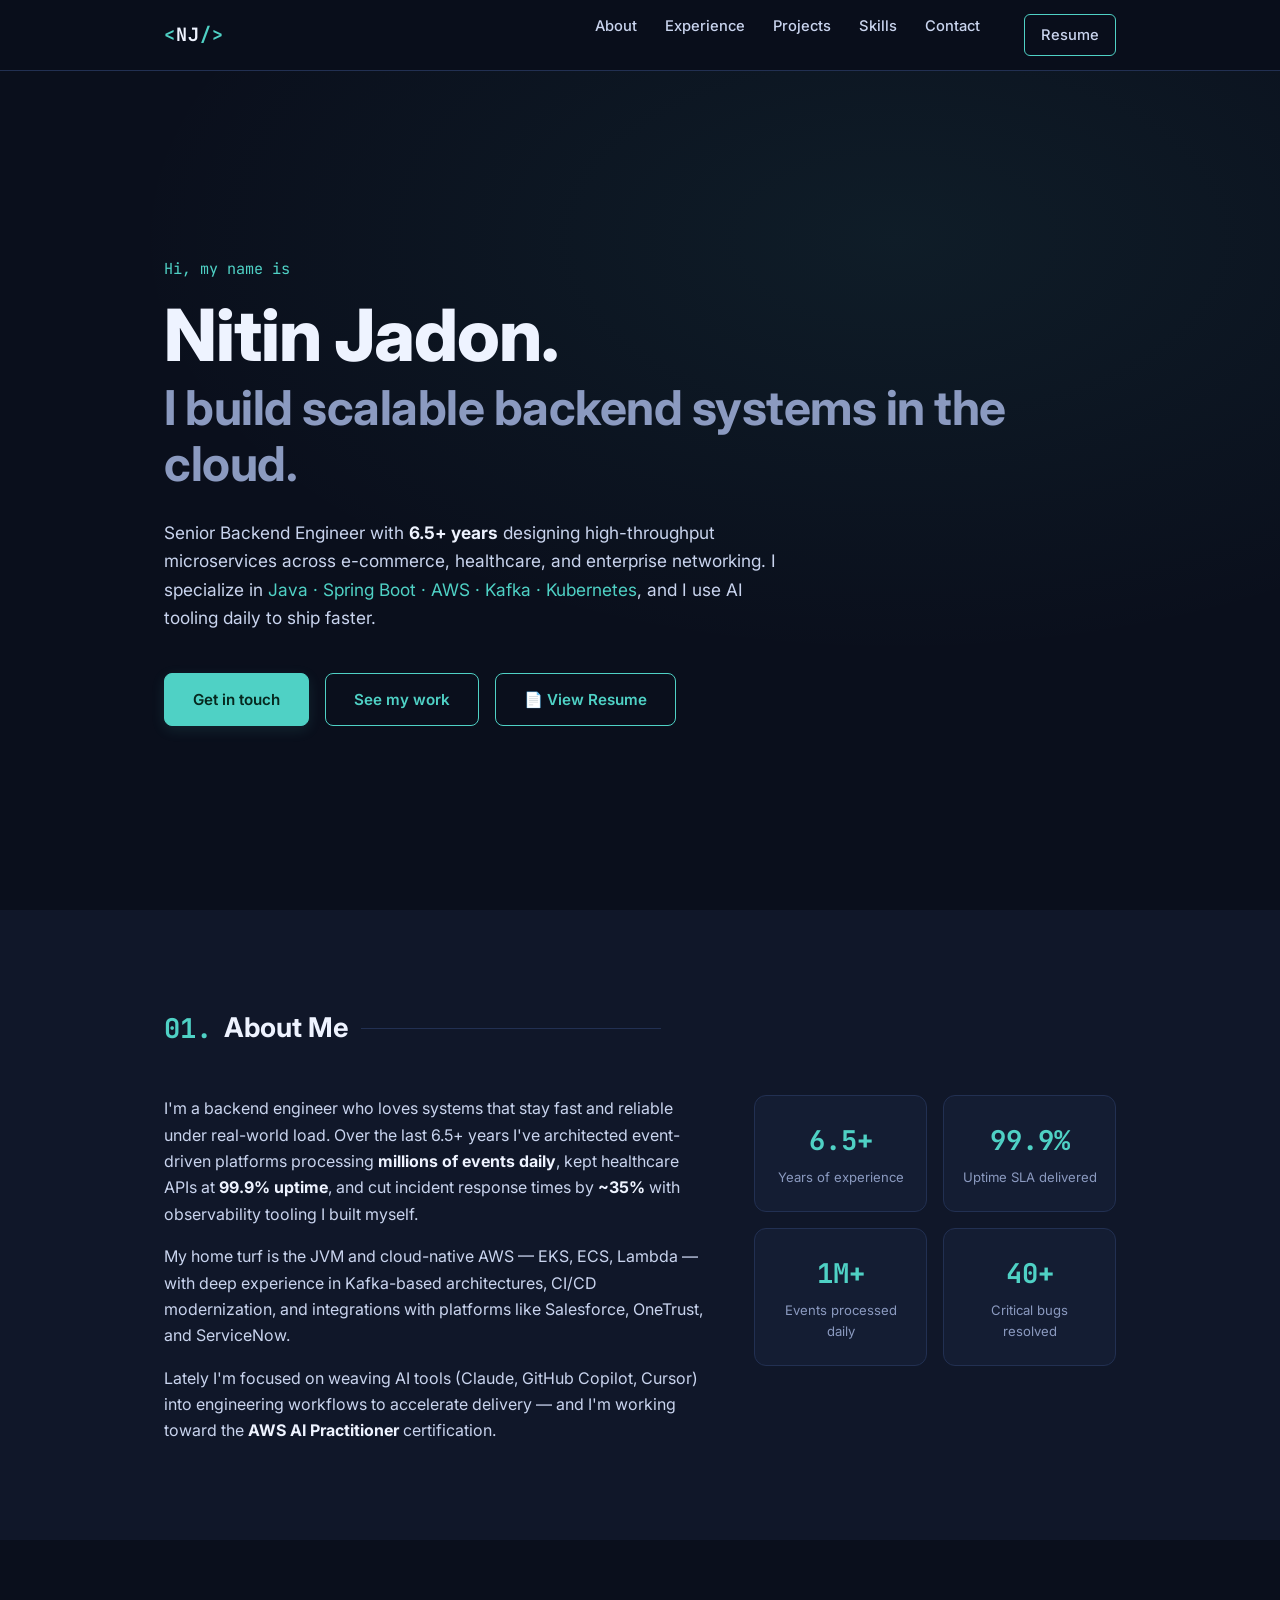
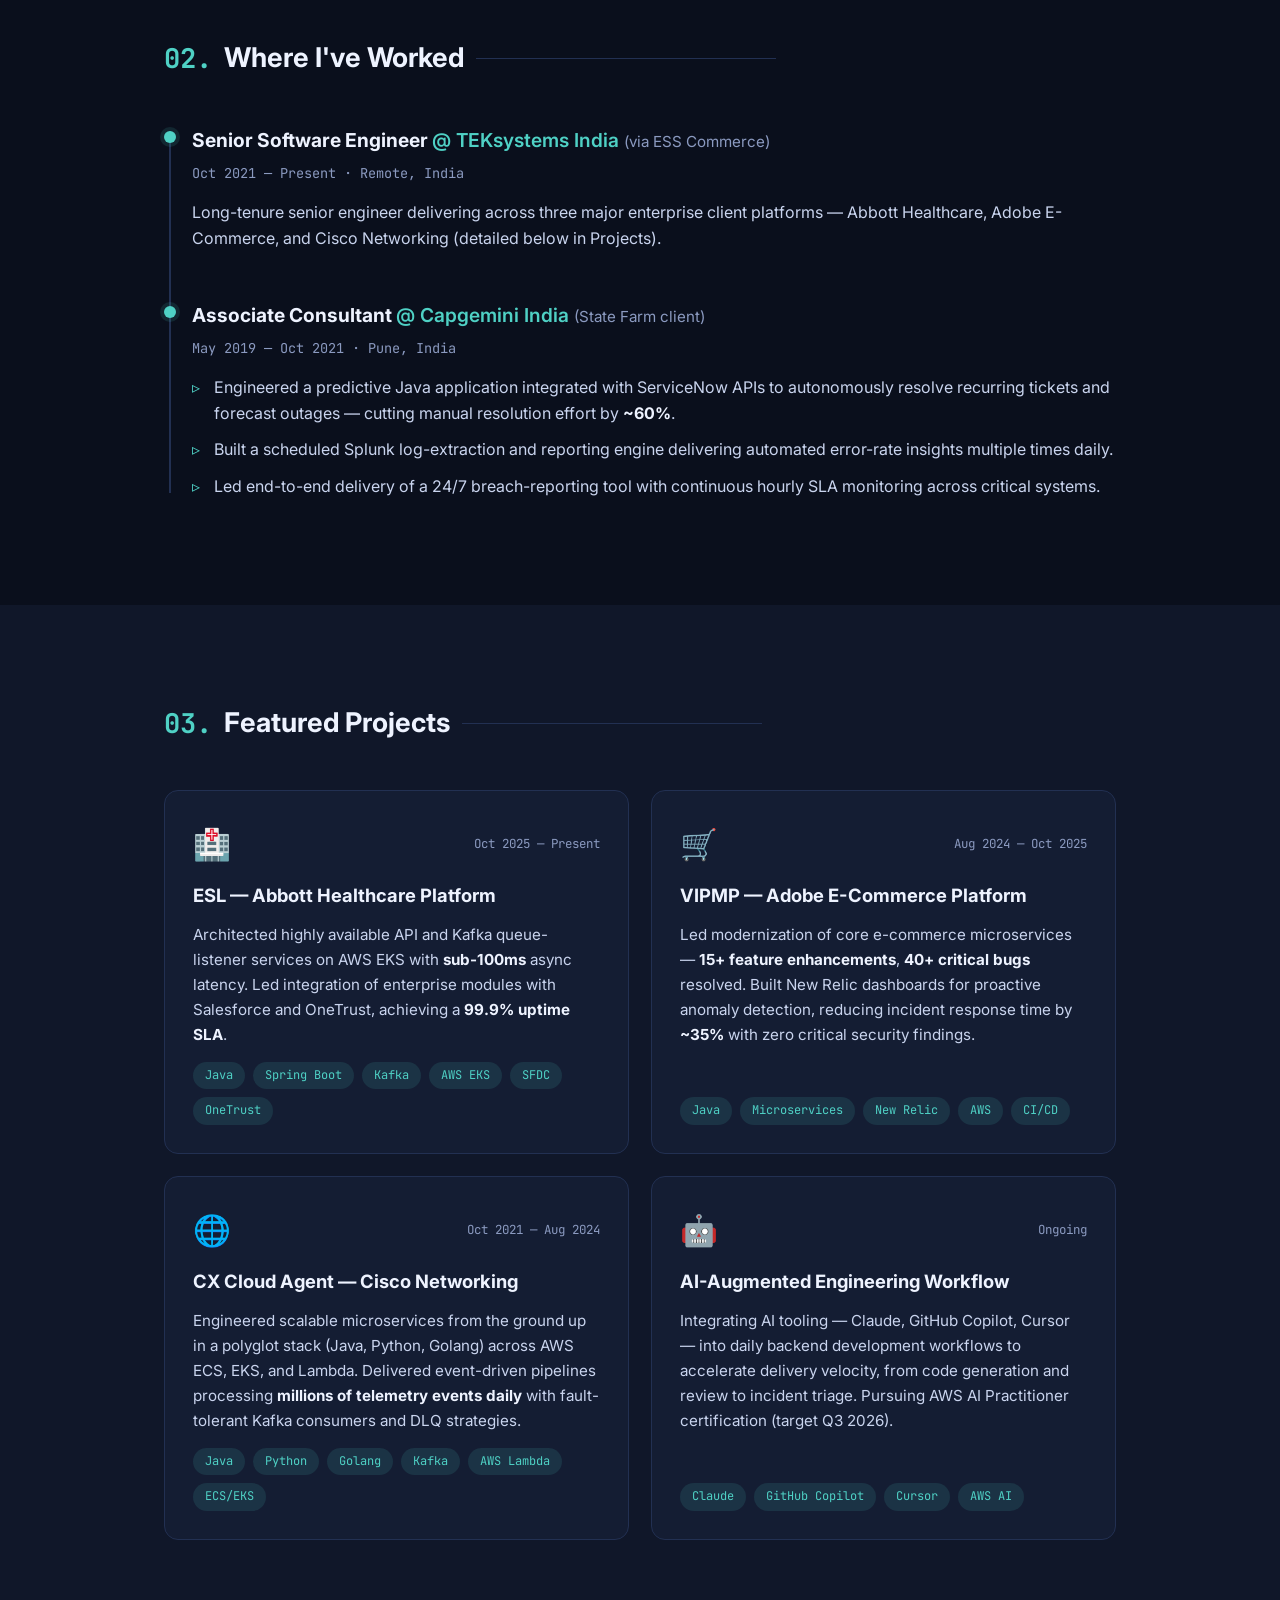
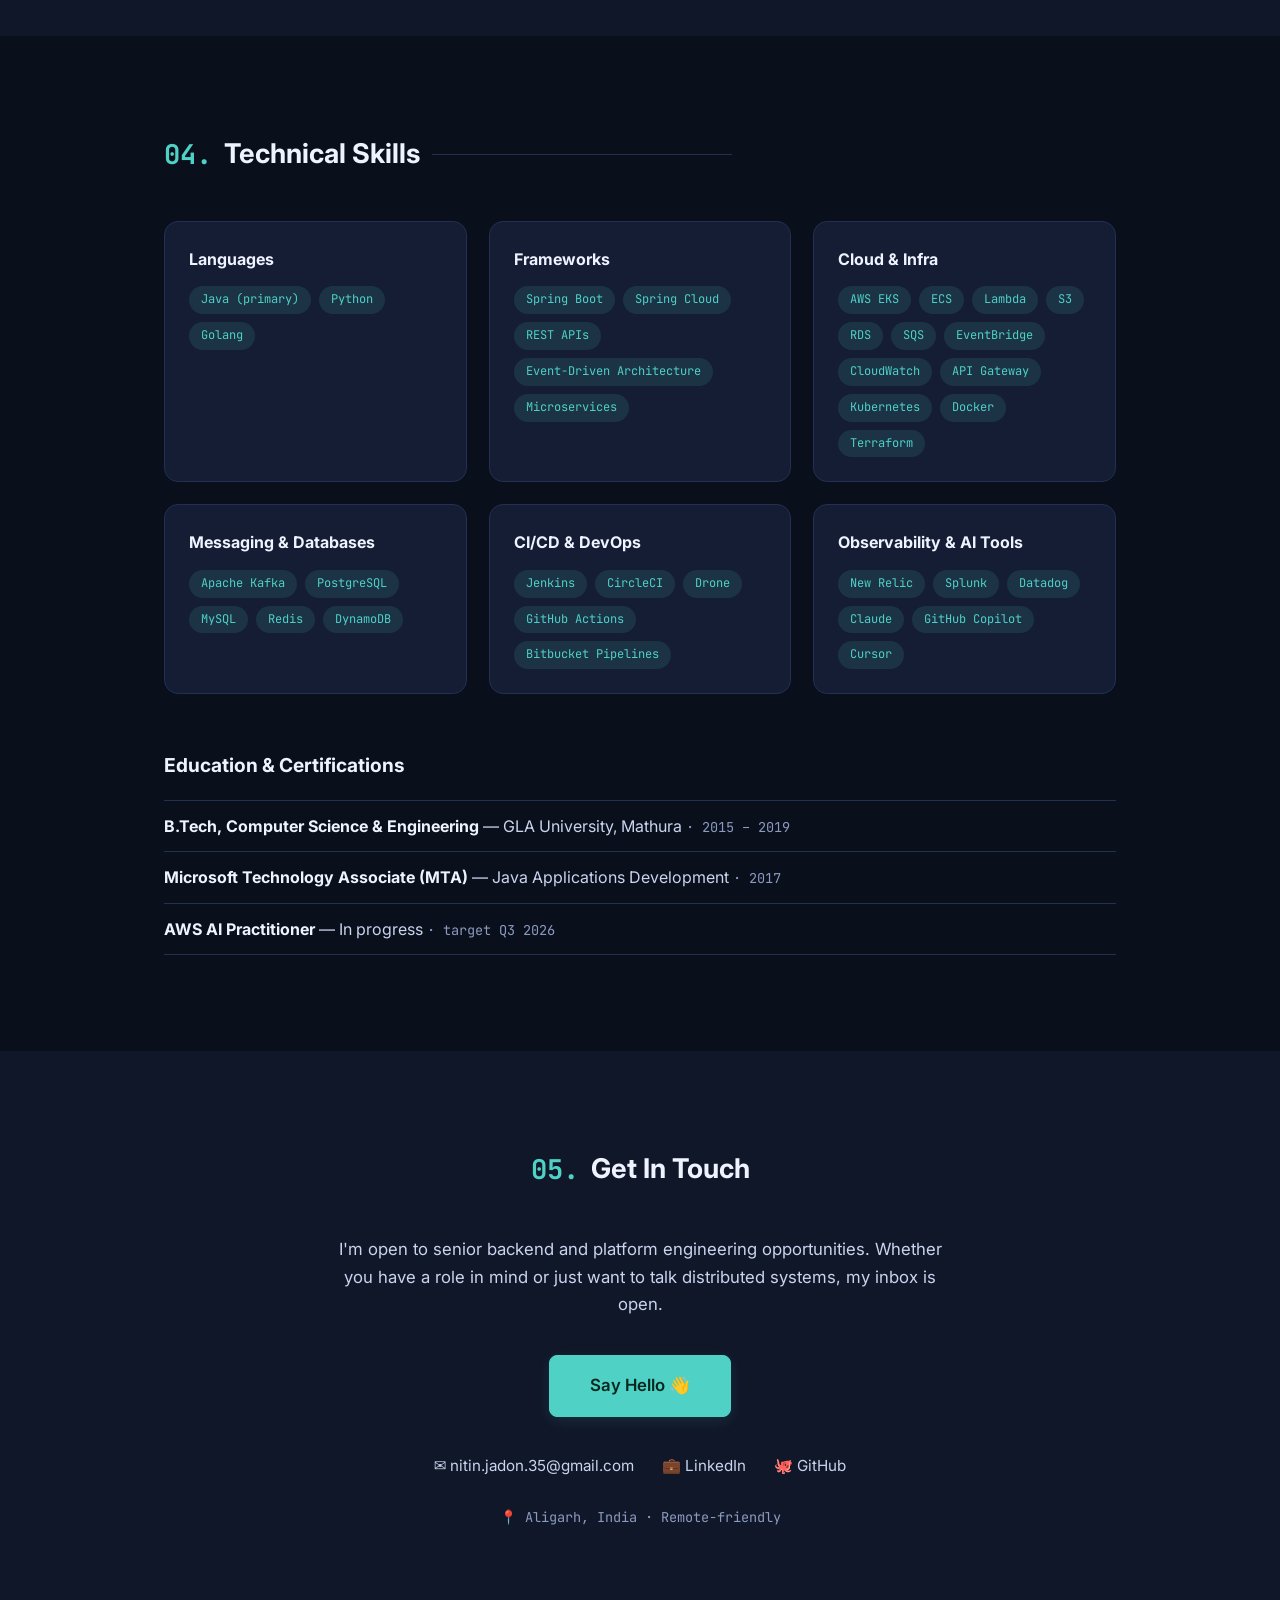
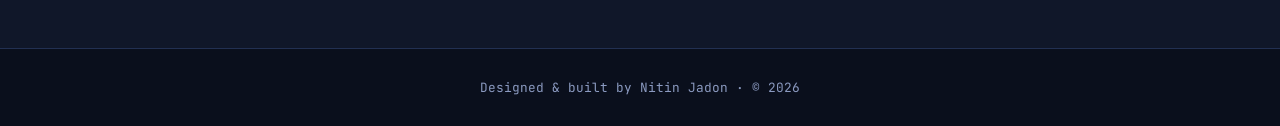
==== index.html @ 0d192c20 "Initial portfolio commit" ====
<!DOCTYPE html>
<html lang="en">
<head>
  <meta charset="UTF-8" />
  <meta name="viewport" content="width=device-width, initial-scale=1.0" />
  <title>Nitin Jadon — Senior Backend Engineer</title>
  <meta name="description" content="Nitin Jadon — Senior Backend Engineer specializing in Java, Spring Boot, AWS, Kubernetes, and event-driven architectures with Kafka." />
  <link rel="preconnect" href="https://fonts.googleapis.com" />
  <link rel="preconnect" href="https://fonts.gstatic.com" crossorigin />
  <link href="https://fonts.googleapis.com/css2?family=Inter:wght@400;500;600;700;800&family=JetBrains+Mono:wght@400;500;600&display=swap" rel="stylesheet" />
  <link rel="stylesheet" href="style.css" />
  <link rel="icon" href="data:image/svg+xml,<svg xmlns='http://www.w3.org/2000/svg' viewBox='0 0 100 100'><text y='.9em' font-size='90'>⚙️</text></svg>" />
</head>
<body>

  <!-- ============ NAV ============ -->
  <header class="nav" id="top">
    <div class="nav-inner">
      <a href="#top" class="nav-logo"><span class="mono accent">&lt;</span>NJ<span class="mono accent">/&gt;</span></a>
      <nav class="nav-links">
        <a href="#about">About</a>
        <a href="#experience">Experience</a>
        <a href="#projects">Projects</a>
        <a href="#skills">Skills</a>
        <a href="#contact">Contact</a>
        <a href="#" class="btn btn-outline nav-resume" target="_blank" rel="noopener">Resume</a>
      </nav>
      <button class="nav-toggle" aria-label="Toggle menu">☰</button>
    </div>
  </header>

  <!-- ============ HERO ============ -->
  <section class="hero">
    <div class="container">
      <p class="hero-hello mono">Hi, my name is</p>
      <h1 class="hero-name">Nitin Jadon.</h1>
      <h2 class="hero-tagline">I build scalable backend systems in the cloud.</h2>
      <p class="hero-blurb">
        Senior Backend Engineer with <strong>6.5+ years</strong> designing high-throughput
        microservices across e-commerce, healthcare, and enterprise networking.
        I specialize in <span class="accent">Java · Spring Boot · AWS · Kafka · Kubernetes</span>,
        and I use AI tooling daily to ship faster.
      </p>
      <div class="hero-cta">
        <a href="#contact" class="btn btn-primary">Get in touch</a>
        <a href="#experience" class="btn btn-ghost">See my work</a>
        <a href="#" class="btn btn-ghost" target="_blank" rel="noopener" id="hero-resume-btn">📄 View Resume</a>
      </div>
    </div>
  </section>

  <!-- ============ ABOUT ============ -->
  <section id="about" class="section">
    <div class="container">
      <h2 class="section-title"><span class="mono accent">01.</span> About Me</h2>
      <div class="about-grid">
        <div class="about-text">
          <p>
            I'm a backend engineer who loves systems that stay fast and reliable under real-world load.
            Over the last 6.5+ years I've architected event-driven platforms processing
            <strong>millions of events daily</strong>, kept healthcare APIs at
            <strong>99.9% uptime</strong>, and cut incident response times by
            <strong>~35%</strong> with observability tooling I built myself.
          </p>
          <p>
            My home turf is the JVM and cloud-native AWS — EKS, ECS, Lambda — with deep experience in
            Kafka-based architectures, CI/CD modernization, and integrations with platforms like
            Salesforce, OneTrust, and ServiceNow.
          </p>
          <p>
            Lately I'm focused on weaving AI tools (Claude, GitHub Copilot, Cursor) into engineering
            workflows to accelerate delivery — and I'm working toward the
            <strong>AWS AI Practitioner</strong> certification.
          </p>
        </div>
        <div class="about-stats">
          <div class="stat"><span class="stat-num">6.5+</span><span class="stat-label">Years of experience</span></div>
          <div class="stat"><span class="stat-num">99.9%</span><span class="stat-label">Uptime SLA delivered</span></div>
          <div class="stat"><span class="stat-num">1M+</span><span class="stat-label">Events processed daily</span></div>
          <div class="stat"><span class="stat-num">40+</span><span class="stat-label">Critical bugs resolved</span></div>
        </div>
      </div>
    </div>
  </section>

  <!-- ============ EXPERIENCE ============ -->
  <section id="experience" class="section">
    <div class="container">
      <h2 class="section-title"><span class="mono accent">02.</span> Where I've Worked</h2>
      <div class="timeline">

        <div class="timeline-item">
          <div class="timeline-marker"></div>
          <div class="timeline-content">
            <h3>Senior Software Engineer <span class="at">@ TEKsystems India <span class="via">(via ESS Commerce)</span></span></h3>
            <p class="mono period">Oct 2021 — Present · Remote, India</p>
            <p>
              Long-tenure senior engineer delivering across three major enterprise client platforms —
              Abbott Healthcare, Adobe E-Commerce, and Cisco Networking (detailed below in Projects).
            </p>
          </div>
        </div>

        <div class="timeline-item">
          <div class="timeline-marker"></div>
          <div class="timeline-content">
            <h3>Associate Consultant <span class="at">@ Capgemini India <span class="via">(State Farm client)</span></span></h3>
            <p class="mono period">May 2019 — Oct 2021 · Pune, India</p>
            <ul>
              <li>Engineered a predictive Java application integrated with ServiceNow APIs to autonomously resolve recurring tickets and forecast outages — cutting manual resolution effort by <strong>~60%</strong>.</li>
              <li>Built a scheduled Splunk log-extraction and reporting engine delivering automated error-rate insights multiple times daily.</li>
              <li>Led end-to-end delivery of a 24/7 breach-reporting tool with continuous hourly SLA monitoring across critical systems.</li>
            </ul>
          </div>
        </div>

      </div>
    </div>
  </section>

  <!-- ============ PROJECTS ============ -->
  <section id="projects" class="section">
    <div class="container">
      <h2 class="section-title"><span class="mono accent">03.</span> Featured Projects</h2>
      <div class="projects-grid">

        <article class="card">
          <div class="card-top">
            <span class="card-icon">🏥</span>
            <span class="mono card-period">Oct 2025 — Present</span>
          </div>
          <h3>ESL — Abbott Healthcare Platform</h3>
          <p>
            Architected highly available API and Kafka queue-listener services on AWS EKS with
            <strong>sub-100ms</strong> async latency. Led integration of enterprise modules with
            Salesforce and OneTrust, achieving a <strong>99.9% uptime SLA</strong>.
          </p>
          <ul class="tags mono">
            <li>Java</li><li>Spring Boot</li><li>Kafka</li><li>AWS EKS</li><li>SFDC</li><li>OneTrust</li>
          </ul>
        </article>

        <article class="card">
          <div class="card-top">
            <span class="card-icon">🛒</span>
            <span class="mono card-period">Aug 2024 — Oct 2025</span>
          </div>
          <h3>VIPMP — Adobe E-Commerce Platform</h3>
          <p>
            Led modernization of core e-commerce microservices — <strong>15+ feature enhancements</strong>,
            <strong>40+ critical bugs</strong> resolved. Built New Relic dashboards for proactive anomaly
            detection, reducing incident response time by <strong>~35%</strong> with zero critical security findings.
          </p>
          <ul class="tags mono">
            <li>Java</li><li>Microservices</li><li>New Relic</li><li>AWS</li><li>CI/CD</li>
          </ul>
        </article>

        <article class="card">
          <div class="card-top">
            <span class="card-icon">🌐</span>
            <span class="mono card-period">Oct 2021 — Aug 2024</span>
          </div>
          <h3>CX Cloud Agent — Cisco Networking</h3>
          <p>
            Engineered scalable microservices from the ground up in a polyglot stack (Java, Python, Golang)
            across AWS ECS, EKS, and Lambda. Delivered event-driven pipelines processing
            <strong>millions of telemetry events daily</strong> with fault-tolerant Kafka consumers and DLQ strategies.
          </p>
          <ul class="tags mono">
            <li>Java</li><li>Python</li><li>Golang</li><li>Kafka</li><li>AWS Lambda</li><li>ECS/EKS</li>
          </ul>
        </article>

        <article class="card">
          <div class="card-top">
            <span class="card-icon">🤖</span>
            <span class="mono card-period">Ongoing</span>
          </div>
          <h3>AI-Augmented Engineering Workflow</h3>
          <p>
            Integrating AI tooling — Claude, GitHub Copilot, Cursor — into daily backend development
            workflows to accelerate delivery velocity, from code generation and review to
            incident triage. Pursuing AWS AI Practitioner certification (target Q3 2026).
          </p>
          <ul class="tags mono">
            <li>Claude</li><li>GitHub Copilot</li><li>Cursor</li><li>AWS AI</li>
          </ul>
        </article>

      </div>
    </div>
  </section>

  <!-- ============ SKILLS ============ -->
  <section id="skills" class="section">
    <div class="container">
      <h2 class="section-title"><span class="mono accent">04.</span> Technical Skills</h2>
      <div class="skills-grid">
        <div class="skill-group">
          <h3>Languages</h3>
          <ul class="tags mono"><li>Java (primary)</li><li>Python</li><li>Golang</li></ul>
        </div>
        <div class="skill-group">
          <h3>Frameworks</h3>
          <ul class="tags mono"><li>Spring Boot</li><li>Spring Cloud</li><li>REST APIs</li><li>Event-Driven Architecture</li><li>Microservices</li></ul>
        </div>
        <div class="skill-group">
          <h3>Cloud &amp; Infra</h3>
          <ul class="tags mono"><li>AWS EKS</li><li>ECS</li><li>Lambda</li><li>S3</li><li>RDS</li><li>SQS</li><li>EventBridge</li><li>CloudWatch</li><li>API Gateway</li><li>Kubernetes</li><li>Docker</li><li>Terraform</li></ul>
        </div>
        <div class="skill-group">
          <h3>Messaging &amp; Databases</h3>
          <ul class="tags mono"><li>Apache Kafka</li><li>PostgreSQL</li><li>MySQL</li><li>Redis</li><li>DynamoDB</li></ul>
        </div>
        <div class="skill-group">
          <h3>CI/CD &amp; DevOps</h3>
          <ul class="tags mono"><li>Jenkins</li><li>CircleCI</li><li>Drone</li><li>GitHub Actions</li><li>Bitbucket Pipelines</li></ul>
        </div>
        <div class="skill-group">
          <h3>Observability &amp; AI Tools</h3>
          <ul class="tags mono"><li>New Relic</li><li>Splunk</li><li>Datadog</li><li>Claude</li><li>GitHub Copilot</li><li>Cursor</li></ul>
        </div>
      </div>

      <div class="edu">
        <h3 class="edu-title">Education &amp; Certifications</h3>
        <ul>
          <li><strong>B.Tech, Computer Science &amp; Engineering</strong> — GLA University, Mathura <span class="mono period">· 2015 – 2019</span></li>
          <li><strong>Microsoft Technology Associate (MTA)</strong> — Java Applications Development <span class="mono period">· 2017</span></li>
          <li><strong>AWS AI Practitioner</strong> — In progress <span class="mono period">· target Q3 2026</span></li>
        </ul>
      </div>
    </div>
  </section>

  <!-- ============ CONTACT ============ -->
  <section id="contact" class="section section-contact">
    <div class="container narrow center">
      <h2 class="section-title center"><span class="mono accent">05.</span> Get In Touch</h2>
      <p class="contact-blurb">
        I'm open to senior backend and platform engineering opportunities.
        Whether you have a role in mind or just want to talk distributed systems, my inbox is open.
      </p>
      <a href="mailto:nitin.jadon.35@gmail.com" class="btn btn-primary btn-lg">Say Hello 👋</a>
      <div class="contact-links">
        <a href="mailto:nitin.jadon.35@gmail.com" title="Email">✉️ nitin.jadon.35@gmail.com</a>
        <a href="https://www.linkedin.com/in/YOUR-LINKEDIN-HANDLE" target="_blank" rel="noopener" title="LinkedIn">💼 LinkedIn</a>
        <a href="https://github.com/YOUR-GITHUB-USERNAME" target="_blank" rel="noopener" title="GitHub">🐙 GitHub</a>
      </div>
      <p class="location mono">📍 Aligarh, India · Remote-friendly</p>
    </div>
  </section>

  <footer class="footer">
    <p class="mono">Designed &amp; built by Nitin Jadon · © <span id="year"></span></p>
  </footer>

  <script src="script.js"></script>
</body>
</html>
---- style.css ----
/* ================= Design tokens ================= */
:root {
  --bg: #0a0f1c;
  --bg-alt: #101729;
  --card: #141d33;
  --border: #223052;
  --text: #c9d4ee;
  --text-strong: #eef3ff;
  --muted: #8b9ac0;
  --accent: #4fd1c5;
  --accent-dim: rgba(79, 209, 197, 0.12);
  --glow: rgba(79, 209, 197, 0.25);
  --font-sans: "Inter", system-ui, -apple-system, "Segoe UI", sans-serif;
  --font-mono: "JetBrains Mono", ui-monospace, "Cascadia Code", monospace;
}

* { margin: 0; padding: 0; box-sizing: border-box; }

html { scroll-behavior: smooth; }

body {
  font-family: var(--font-sans);
  background: var(--bg);
  color: var(--text);
  line-height: 1.65;
  -webkit-font-smoothing: antialiased;
}

/* ================= Scrollbar ================= */
::-webkit-scrollbar { width: 10px; }
::-webkit-scrollbar-track { background: var(--bg); }
::-webkit-scrollbar-thumb { background: var(--border); border-radius: 5px; }
::-webkit-scrollbar-thumb:hover { background: var(--muted); }

.mono { font-family: var(--font-mono); }
.accent { color: var(--accent); }
strong { color: var(--text-strong); }

.container { max-width: 1000px; margin: 0 auto; padding: 0 24px; }
.container.narrow { max-width: 680px; }
.center { text-align: center; }

/* ================= Nav ================= */
.nav {
  position: sticky; top: 0; z-index: 50;
  background: rgba(10, 15, 28, 0.85);
  backdrop-filter: blur(12px);
  border-bottom: 1px solid var(--border);
}
.nav-inner {
  max-width: 1000px; margin: 0 auto; padding: 14px 24px;
  display: flex; align-items: center; justify-content: space-between;
}
.nav-logo {
  font-family: var(--font-mono); font-weight: 700; font-size: 1.15rem;
  color: var(--text-strong); text-decoration: none; letter-spacing: 1px;
}
.nav-links { display: flex; gap: 28px; }
.nav-links a {
  color: var(--text); text-decoration: none; font-size: 0.92rem; font-weight: 500;
  transition: color 0.2s;
}
.nav-links a:hover { color: var(--accent); }
.nav-toggle {
  display: none; background: none; border: none; color: var(--text-strong);
  font-size: 1.5rem; cursor: pointer;
}

/* ================= Hero ================= */
.hero {
  min-height: calc(100vh - 61px);
  display: flex; align-items: center;
  padding: 80px 0;
  background:
    radial-gradient(ellipse 60% 50% at 70% 20%, rgba(79, 209, 197, 0.07), transparent),
    var(--bg);
}
.hero-hello { color: var(--accent); margin-bottom: 16px; font-size: 0.95rem; }
.hero-name {
  font-size: clamp(2.6rem, 7vw, 4.5rem); font-weight: 800;
  color: var(--text-strong); line-height: 1.05; letter-spacing: -1px;
}
.hero-tagline {
  font-size: clamp(1.6rem, 4.5vw, 3rem); font-weight: 700;
  color: var(--muted); line-height: 1.15; margin-top: 8px; letter-spacing: -0.5px;
}
.hero-blurb { max-width: 620px; margin-top: 28px; font-size: 1.08rem; }
.hero-cta { margin-top: 40px; display: flex; gap: 16px; flex-wrap: wrap; }

/* ================= Buttons ================= */
.btn {
  display: inline-block; padding: 13px 28px; border-radius: 8px;
  font-weight: 600; font-size: 0.95rem; text-decoration: none;
  transition: all 0.3s ease; border: 1px solid var(--accent);
}
.btn-primary { background: var(--accent); color: #06281f; box-shadow: 0 4px 14px var(--accent-dim); }
.btn-primary:hover { background: transparent; color: var(--accent); box-shadow: 0 6px 20px var(--glow); transform: translateY(-2px); }
.btn-ghost { color: var(--accent); background: transparent; }
.btn-ghost:hover { background: var(--accent-dim); transform: translateY(-2px); }
.btn-outline { color: var(--accent); background: transparent; border: 1px solid var(--accent); padding: 8px 16px; border-radius: 6px; font-size: 0.85rem; }
.btn-outline:hover { background: var(--accent-dim); box-shadow: 0 0 10px var(--glow); }
.nav-resume { margin-left: 16px; }
.btn-lg { padding: 16px 40px; font-size: 1.05rem; }

/* ================= Sections ================= */
.section { padding: 96px 0; }
.section:nth-of-type(even) { background: var(--bg-alt); }
.section-title {
  font-size: 1.7rem; font-weight: 700; color: var(--text-strong);
  margin-bottom: 44px; display: flex; align-items: center; gap: 12px;
}
.section-title.center { justify-content: center; }
.section-title::after {
  content: ""; flex: 1; height: 1px; background: var(--border); max-width: 300px;
}
.section-title.center::after { display: none; }

/* ================= About ================= */
.about-grid { display: grid; grid-template-columns: 3fr 2fr; gap: 48px; align-items: start; }
.about-text p + p { margin-top: 16px; }
.about-stats { display: grid; grid-template-columns: 1fr 1fr; gap: 16px; }
.stat {
  background: var(--card); border: 1px solid var(--border); border-radius: 12px;
  padding: 22px 18px; text-align: center;
  display: flex; flex-direction: column; gap: 4px;
}
.stat-num { font-family: var(--font-mono); font-size: 1.7rem; font-weight: 700; color: var(--accent); }
.stat-label { font-size: 0.82rem; color: var(--muted); }

/* ================= Timeline ================= */
.timeline { position: relative; padding-left: 28px; }
.timeline::before {
  content: ""; position: absolute; left: 5px; top: 6px; bottom: 6px;
  width: 2px; background: var(--border);
}
.timeline-item { position: relative; padding-bottom: 48px; }
.timeline-item:last-child { padding-bottom: 0; }
.timeline-marker {
  position: absolute; left: -28px; top: 6px; width: 12px; height: 12px;
  border-radius: 50%; background: var(--accent); box-shadow: 0 0 0 4px var(--accent-dim);
}
.timeline-content h3 { color: var(--text-strong); font-size: 1.2rem; }
.timeline-content .at { color: var(--accent); font-weight: 600; }
.timeline-content .via { color: var(--muted); font-weight: 400; font-size: 0.95rem; }
.period { color: var(--muted); font-size: 0.85rem; margin: 6px 0 14px; }
.timeline-content ul { list-style: none; }
.timeline-content li {
  position: relative; padding-left: 22px; margin-bottom: 10px;
}
.timeline-content li::before {
  content: "▹"; position: absolute; left: 0; color: var(--accent);
}

/* ================= Projects ================= */
.projects-grid { display: grid; grid-template-columns: 1fr 1fr; gap: 22px; }
.card {
  background: var(--card); border: 1px solid var(--border); border-radius: 14px;
  padding: 28px; display: flex; flex-direction: column; gap: 14px;
  transition: all 0.3s ease;
}
.card:hover { transform: translateY(-5px); border-color: var(--accent); box-shadow: 0 10px 30px -10px var(--glow); }
.card-top { display: flex; justify-content: space-between; align-items: center; }
.card-icon { font-size: 1.9rem; }
.card-period { color: var(--muted); font-size: 0.78rem; }
.card h3 { color: var(--text-strong); font-size: 1.15rem; line-height: 1.35; }
.card p { font-size: 0.95rem; flex: 1; }

/* ================= Tags ================= */
.tags { list-style: none; display: flex; flex-wrap: wrap; gap: 8px; }
.tags li {
  background: var(--accent-dim); color: var(--accent);
  font-size: 0.75rem; padding: 4px 12px; border-radius: 999px;
}

/* ================= Skills ================= */
.skills-grid { display: grid; grid-template-columns: repeat(3, 1fr); gap: 22px; }
.skill-group {
  background: var(--card); border: 1px solid var(--border); border-radius: 14px; padding: 24px;
  transition: all 0.3s ease;
}
.skill-group:hover { border-color: var(--accent); box-shadow: 0 8px 24px -10px var(--glow); transform: translateY(-3px); }
.skill-group h3 { color: var(--text-strong); font-size: 1rem; margin-bottom: 14px; }
.edu { margin-top: 56px; }
.edu-title { color: var(--text-strong); font-size: 1.2rem; margin-bottom: 18px; }
.edu ul { list-style: none; }
.edu li { padding: 12px 0; border-bottom: 1px solid var(--border); }
.edu li:first-child { border-top: 1px solid var(--border); }
.edu .period { display: inline; }

/* ================= Contact ================= */
.section-contact { padding-bottom: 120px; }
.contact-blurb { margin-bottom: 36px; font-size: 1.05rem; }
.contact-links {
  margin-top: 36px; display: flex; justify-content: center; gap: 28px; flex-wrap: wrap;
}
.contact-links a { color: var(--text); text-decoration: none; font-size: 0.95rem; transition: color 0.2s; }
.contact-links a:hover { color: var(--accent); }
.location { margin-top: 28px; color: var(--muted); font-size: 0.85rem; }

/* ================= Footer ================= */
.footer {
  border-top: 1px solid var(--border); padding: 28px 24px; text-align: center;
  color: var(--muted); font-size: 0.8rem;
}

/* ================= Responsive ================= */
@media (max-width: 820px) {
  .about-grid { grid-template-columns: 1fr; }
  .projects-grid { grid-template-columns: 1fr; }
  .skills-grid { grid-template-columns: 1fr 1fr; }
}
@media (max-width: 620px) {
  .nav-links {
    display: none; position: absolute; top: 100%; left: 0; right: 0;
    flex-direction: column; gap: 0; background: var(--bg-alt);
    border-bottom: 1px solid var(--border);
  }
  .nav-links.open { display: flex; }
  .nav-links a { padding: 14px 24px; border-top: 1px solid var(--border); }
  .nav-toggle { display: block; }
  .skills-grid { grid-template-columns: 1fr; }
  .section { padding: 64px 0; }
}
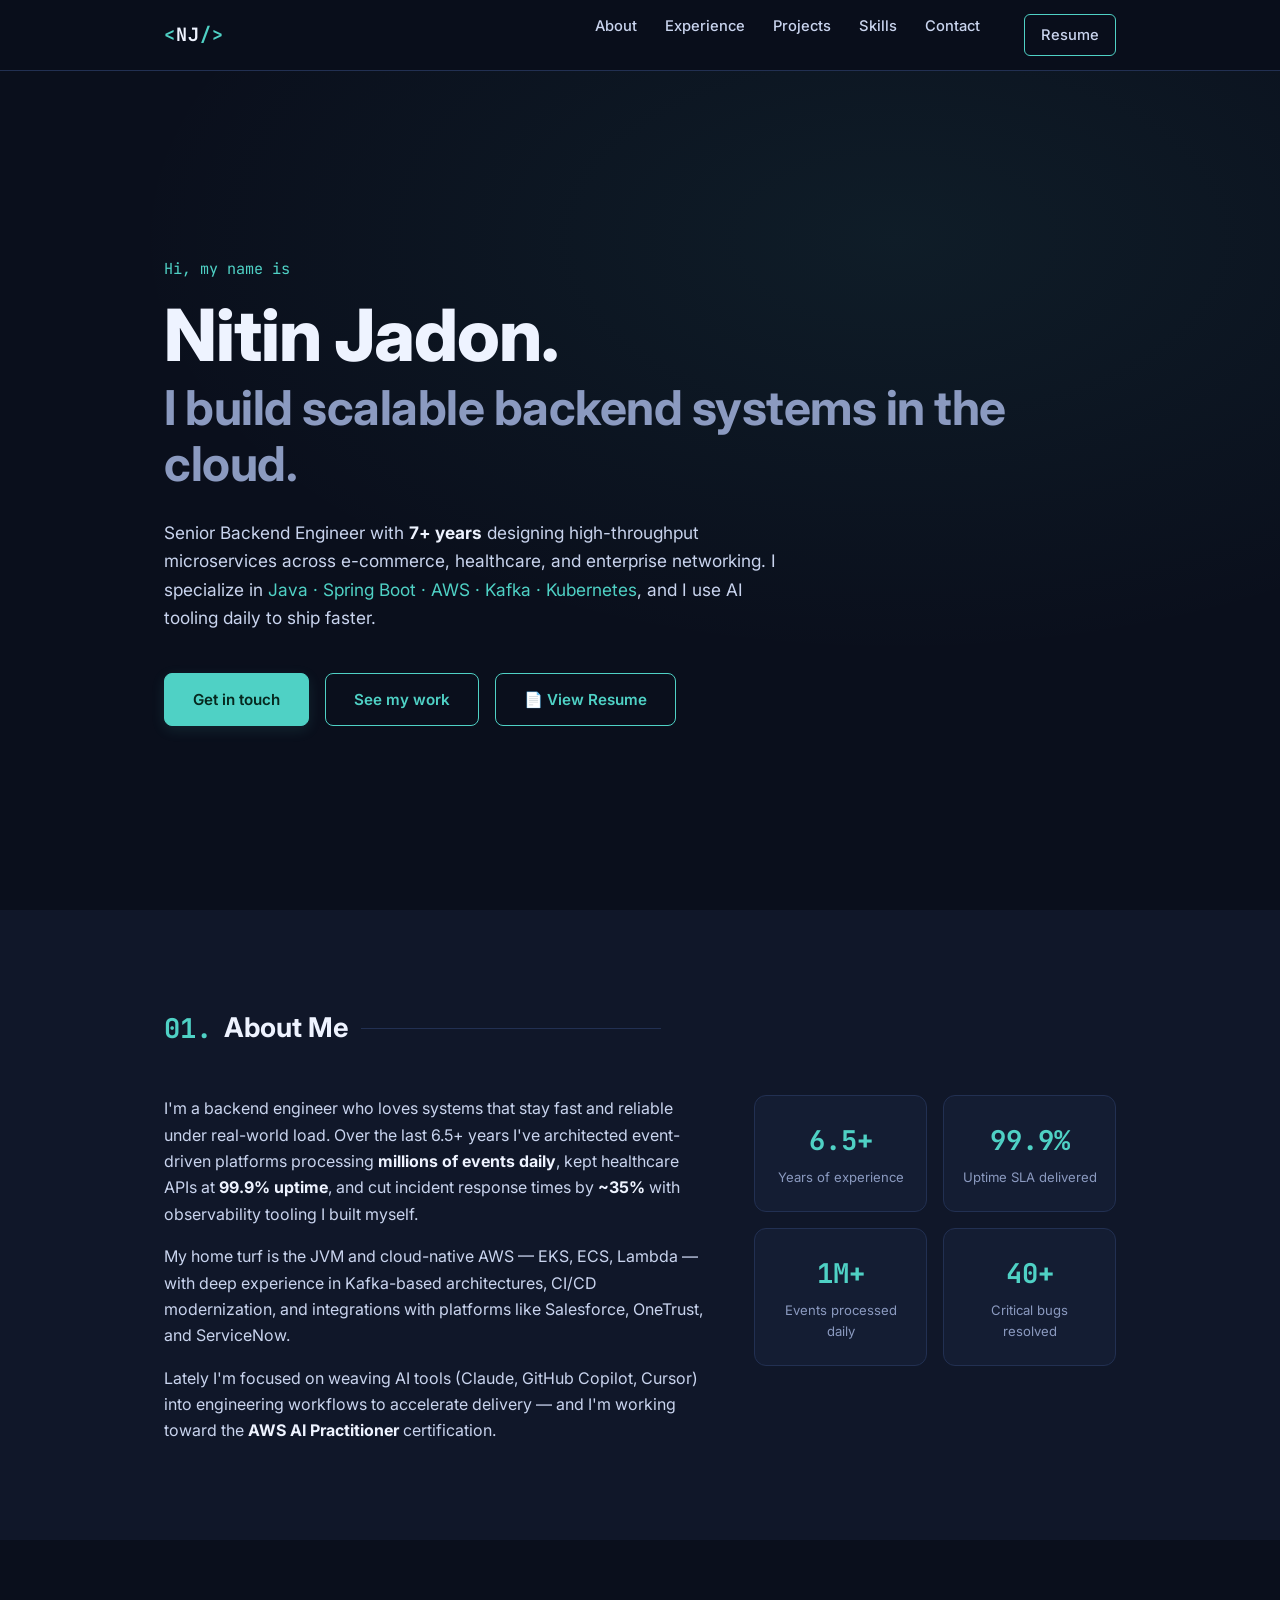
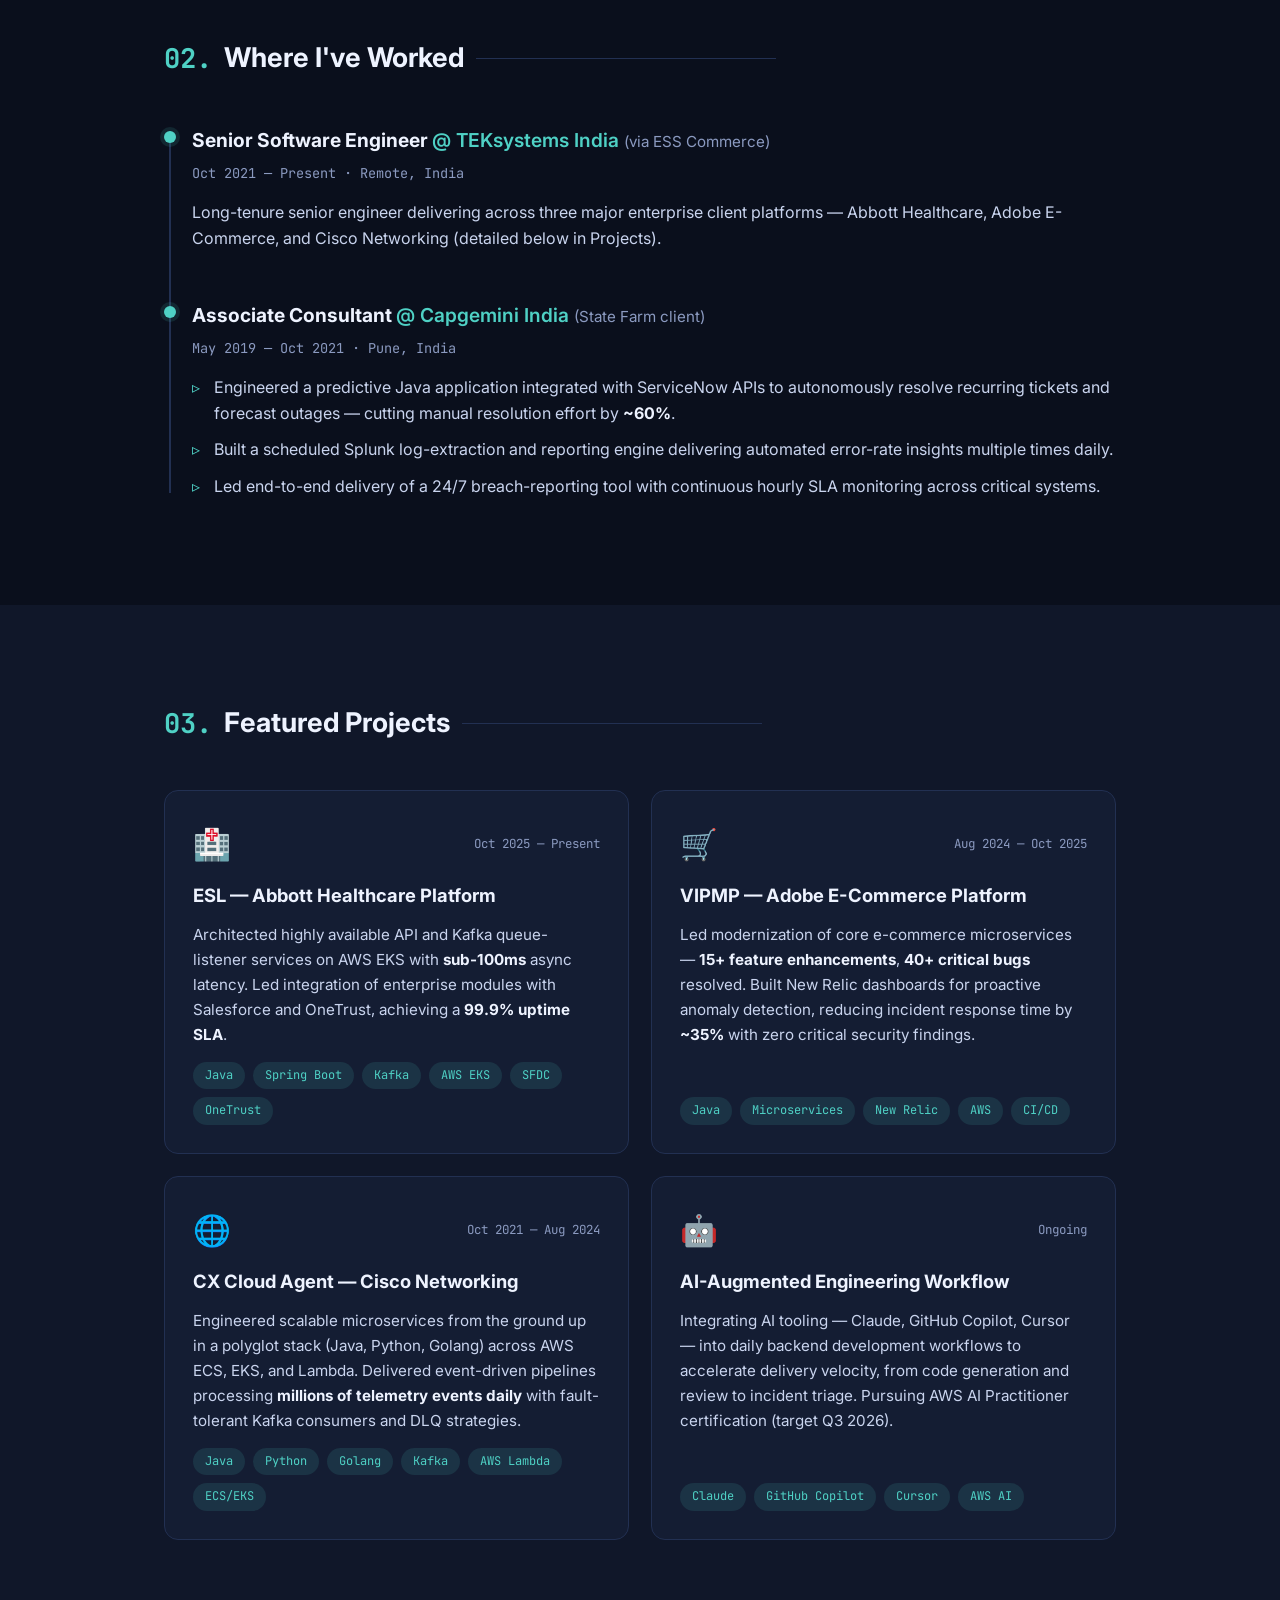
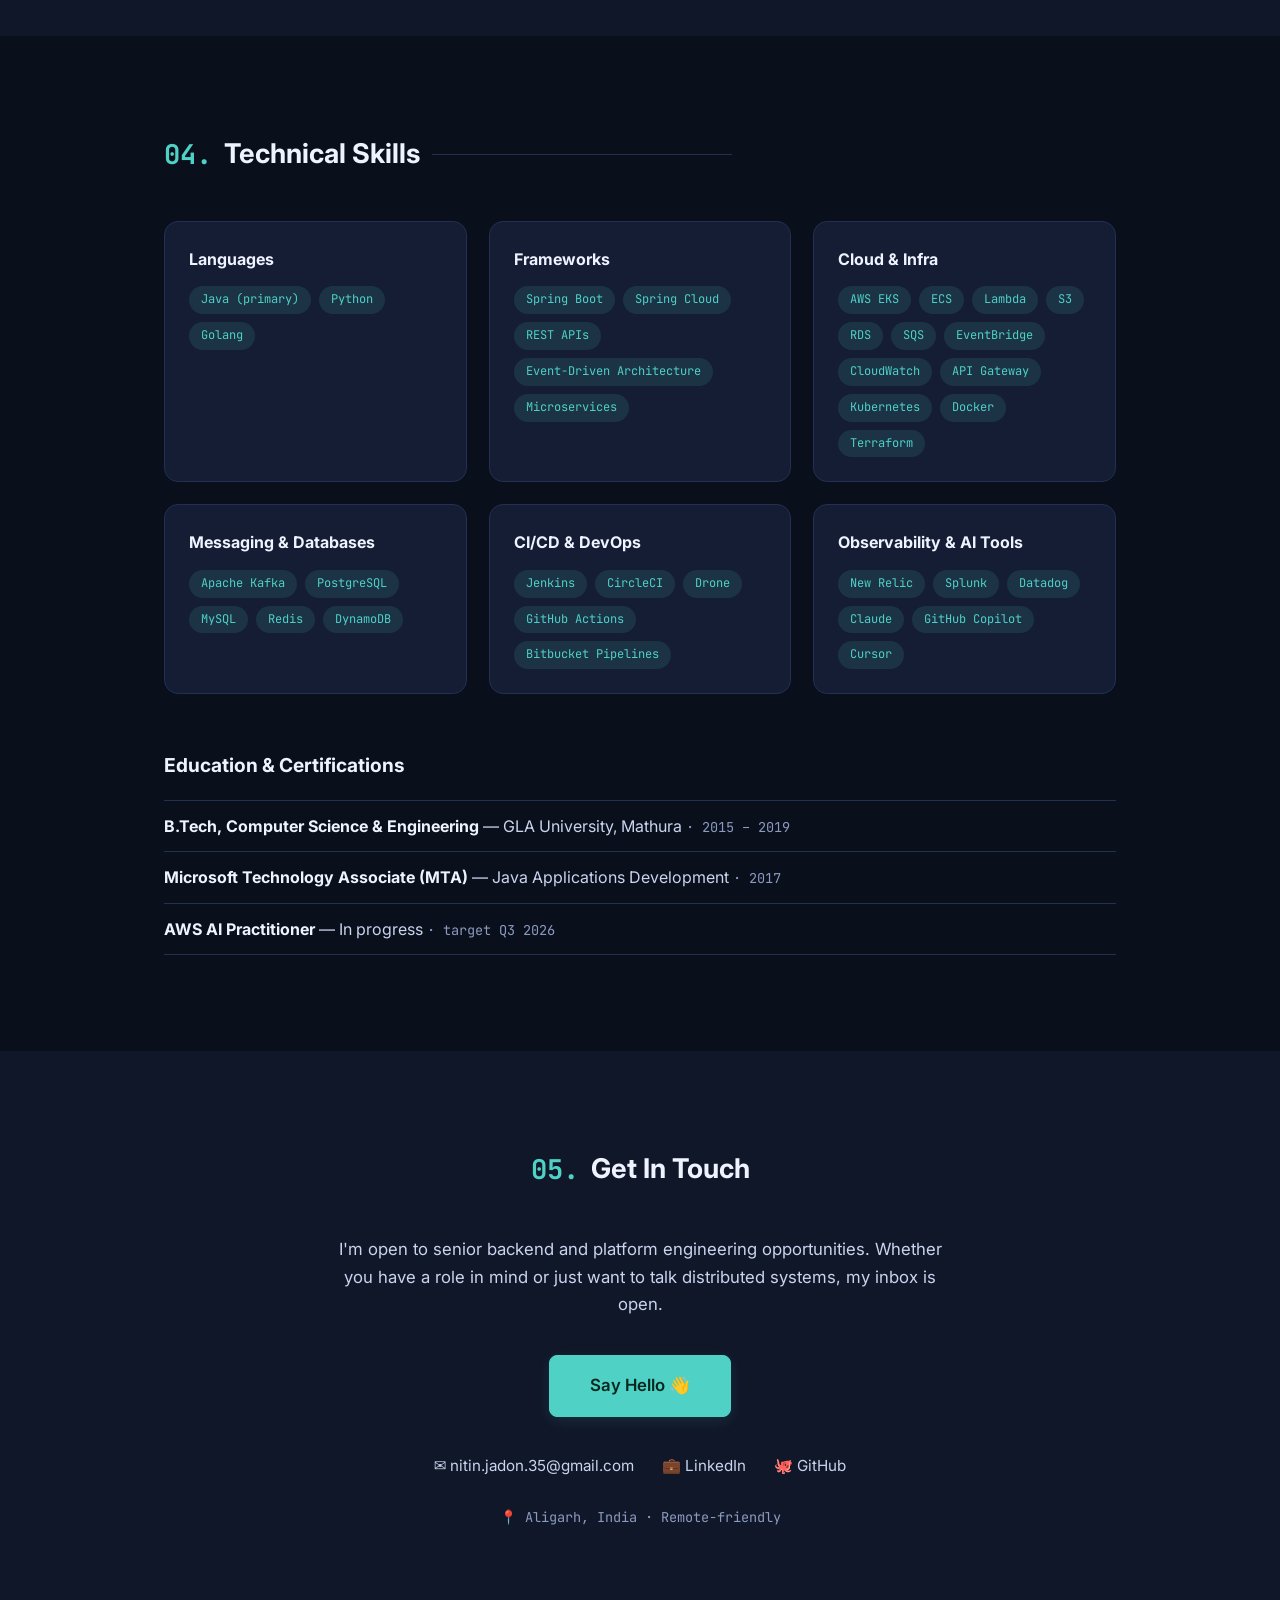
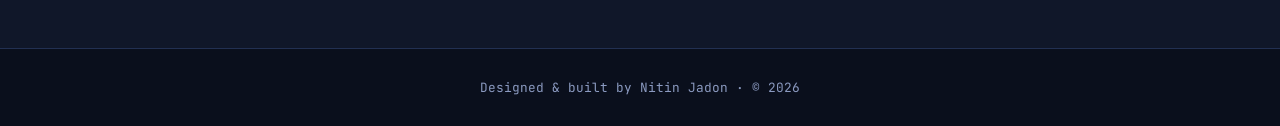
==== commit ed8fd9bf: "Update experience years from 6.5 to 7" ====
--- a/index.html
+++ b/index.html
@@ -23,7 +23,7 @@
         <a href="#projects">Projects</a>
         <a href="#skills">Skills</a>
         <a href="#contact">Contact</a>
-        <a href="#" class="btn btn-outline nav-resume" target="_blank" rel="noopener">Resume</a>
+        <a href="resume.html" class="btn btn-outline nav-resume" target="_blank" rel="noopener">Resume</a>
       </nav>
       <button class="nav-toggle" aria-label="Toggle menu">☰</button>
     </div>
@@ -36,7 +36,7 @@
       <h1 class="hero-name">Nitin Jadon.</h1>
       <h2 class="hero-tagline">I build scalable backend systems in the cloud.</h2>
       <p class="hero-blurb">
-        Senior Backend Engineer with <strong>6.5+ years</strong> designing high-throughput
+        Senior Backend Engineer with <strong>7+ years</strong> designing high-throughput
         microservices across e-commerce, healthcare, and enterprise networking.
         I specialize in <span class="accent">Java · Spring Boot · AWS · Kafka · Kubernetes</span>,
         and I use AI tooling daily to ship faster.
@@ -44,7 +44,7 @@
       <div class="hero-cta">
         <a href="#contact" class="btn btn-primary">Get in touch</a>
         <a href="#experience" class="btn btn-ghost">See my work</a>
-        <a href="#" class="btn btn-ghost" target="_blank" rel="noopener" id="hero-resume-btn">📄 View Resume</a>
+        <a href="resume.html" class="btn btn-ghost" target="_blank" rel="noopener" id="hero-resume-btn">📄 View Resume</a>
       </div>
     </div>
   </section>
